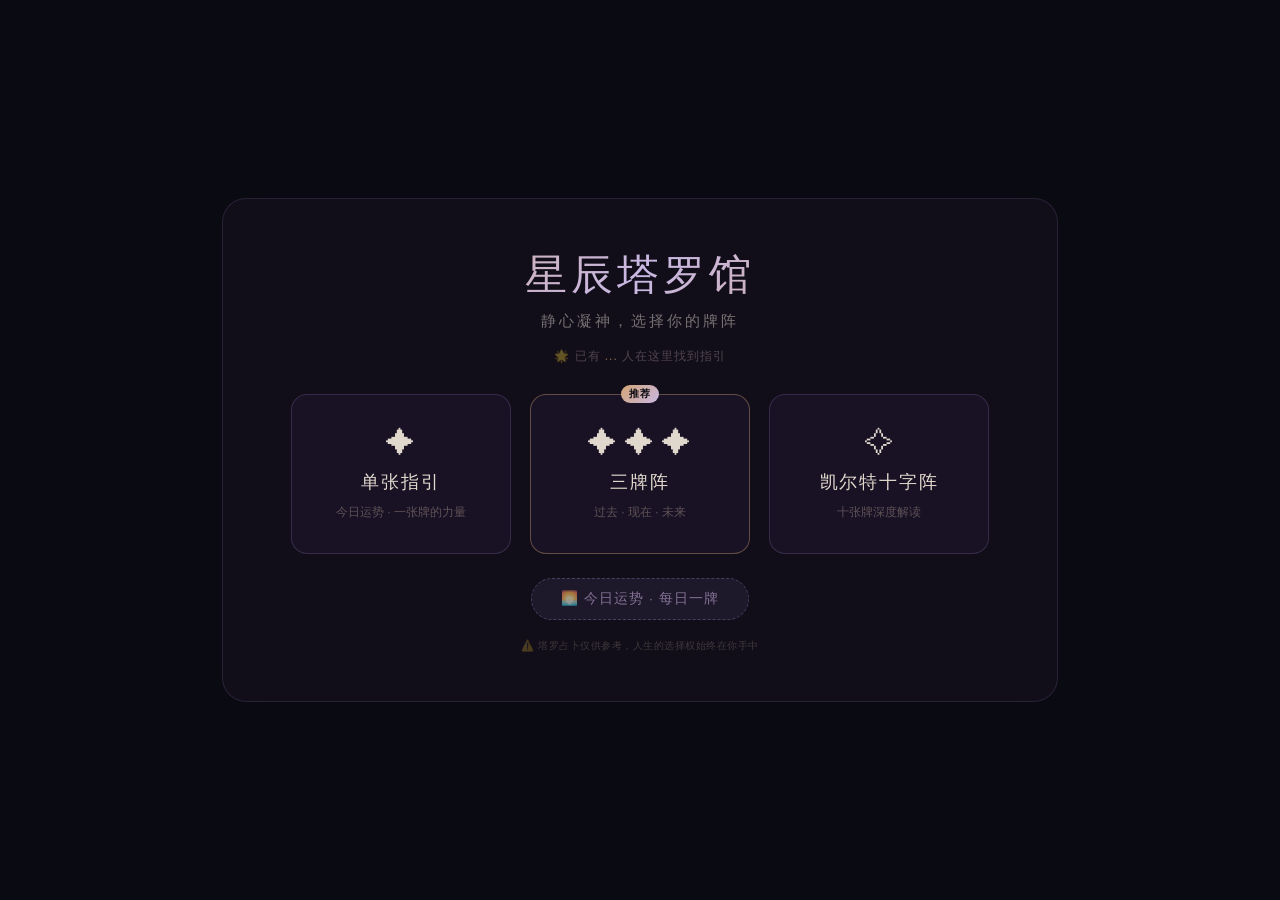
==== index.html @ 6abfefd8 "优化：访问计数器 + 卡背星芒图案 + 精炼解读文字" ====
<!DOCTYPE html>
<html lang="zh-CN">
<head>
<meta charset="UTF-8">
<meta name="viewport" content="width=device-width, initial-scale=1.0, user-scalable=no">
<title>🔮 星辰塔罗馆</title>
<link rel="stylesheet" href="style.css">
</head>
<body>

<canvas id="stars"></canvas>

<div class="app">

  <!-- ═══════ 阶段1：选择牌阵 ═══════ -->
  <section id="stage-select" class="stage active">
    <div class="panel">
      <h1 class="title">星辰塔罗馆</h1>
      <p class="subtitle">静心凝神，选择你的牌阵</p>

      <div class="visitor-badge" id="visitor-badge">
        🌟 已有 <span id="visit-count">...</span> 人在这里找到指引
      </div>

      <div class="spread-options">
        <button class="spread-btn" data-spread="single">
          <span class="spread-icon">✦</span>
          <span class="spread-name">单张指引</span>
          <span class="spread-desc">今日运势 · 一张牌的力量</span>
        </button>
        <button class="spread-btn featured-spread" data-spread="three">
          <span class="spread-tag">推荐</span>
          <span class="spread-icon">✦ ✦ ✦</span>
          <span class="spread-name">三牌阵</span>
          <span class="spread-desc">过去 · 现在 · 未来</span>
        </button>
        <button class="spread-btn" data-spread="celticCross">
          <span class="spread-icon">✧</span>
          <span class="spread-name">凯尔特十字阵</span>
          <span class="spread-desc">十张牌深度解读</span>
        </button>
      </div>

      <button class="btn-daily" id="btn-daily">🌅 今日运势 · 每日一牌</button>

      <p class="disclaimer">⚠️ 塔罗占卜仅供参考，人生的选择权始终在你手中</p>
    </div>
  </section>

  <!-- ═══════ 阶段2：选牌 ═══════ -->
  <section id="stage-draw" class="stage">
    <div class="draw-panel">
      <div class="draw-header">
        <button class="btn-back" id="btn-back" title="返回">← 返回</button>
        <h2 class="stage-title" id="draw-title"></h2>
        <p class="stage-hint">跟随直觉，选择 <strong id="draw-need"></strong> 张牌 · 或摇一摇盲抽</p>
        <div class="quick-input">
          <input type="text" id="input-numbers" placeholder="输入编号选牌">
          <button class="btn-pick" id="btn-pick">快速选牌</button>
          <button class="btn-pick btn-shake" id="btn-shake">🎲 随机盲抽</button>
        </div>
        <div class="draw-counter">
          已选：<span id="draw-picked">0</span> / <span id="draw-total">0</span>
        </div>
        <button class="btn-reveal" id="btn-reveal" disabled>翻牌揭晓</button>
      </div>
      <div class="deck-grid" id="deck-grid"></div>
    </div>
  </section>

  <!-- ═══════ 阶段3：解读结果 ═══════ -->
  <section id="stage-result" class="stage">
    <div class="panel result-panel" id="result-panel">
      <h2 class="stage-title">📜 解读结果</h2>
      <div id="result-content"></div>

      <!-- 分享按钮 -->
      <div class="share-area">
        <button class="btn-share" id="btn-share">📤 生成分享卡片</button>
      </div>

      <button class="btn-restart" id="btn-restart">重新占卜</button>
    </div>
  </section>

  <!-- ═══════ 分享卡片弹窗 ═══════ -->
  <div class="modal-overlay" id="modal-share">
    <div class="modal-box">
      <h3>📤 你的运势卡片</h3>
      <div class="share-card" id="share-card">
        <div class="sc-header">🔮 星辰塔罗馆</div>
        <div class="sc-result" id="sc-result"></div>
        <div class="sc-qr">
          <img id="sc-qr-img" src="" alt="扫码访问">
          <div class="sc-url" id="sc-url">扫码体验你的今日运势</div>
        </div>
        <div class="sc-footer">长按保存卡片 · 分享给朋友</div>
      </div>
      <div class="modal-actions">
        <button class="btn-download-card" id="btn-download-card">📥 保存图片</button>
        <button class="btn-close-modal" id="btn-close-modal">关闭</button>
      </div>
    </div>
  </div>

</div>

<script src="tarot-data.js"></script>
<script src="https://cdn.jsdelivr.net/npm/html2canvas@1.4.1/dist/html2canvas.min.js"></script>
<script src="app.js"></script>
</body>
</html>
---- style.css ----
/* ===== 基础重置 ===== */
*, *::before, *::after { margin: 0; padding: 0; box-sizing: border-box; }

body {
  font-family: 'PingFang SC', 'Microsoft YaHei', 'Noto Sans SC', sans-serif;
  background: #0a0a12;
  color: #e0d8cc;
  min-height: 100vh;
  display: flex;
  align-items: center;
  justify-content: center;
  overflow-x: hidden;
}

/* ===== 星空画布 ===== */
#stars {
  position: fixed; inset: 0; z-index: 0;
  pointer-events: none;
}

/* ===== 主容器 ===== */
.app {
  position: relative; z-index: 1;
  width: 100%; max-width: 900px;
  padding: 2rem;
}

/* ===== 阶段切换 ===== */
.stage { display: none; }
.stage.active { display: block; }

/* ===== 毛玻璃面板 ===== */
.panel {
  background: rgba(20, 16, 30, 0.75);
  backdrop-filter: blur(20px);
  border: 1px solid rgba(180, 150, 220, 0.15);
  border-radius: 24px;
  padding: 3rem 2rem;
  text-align: center;
  animation: fadeUp 0.6s ease;
}

@keyframes fadeUp {
  from { opacity: 0; transform: translateY(30px); }
  to   { opacity: 1; transform: translateY(0); }
}

/* ===== 标题 ===== */
.title {
  font-size: 2.6rem;
  font-weight: 300;
  letter-spacing: 0.1em;
  background: linear-gradient(135deg, #d4a574, #c9b8e4, #d4a574);
  -webkit-background-clip: text;
  -webkit-text-fill-color: transparent;
  margin-bottom: 0.5rem;
}
.subtitle {
  color: rgba(220, 210, 200, 0.5);
  font-size: 0.95rem;
  letter-spacing: 0.2em;
  margin-bottom: 1rem;
}
.visitor-badge {
  font-size: 0.75rem; color: rgba(200,170,180,0.35);
  letter-spacing: 0.08em; margin-bottom: 1.8rem;
}
.visitor-badge span { color: rgba(212,165,116,0.6); font-weight: 500; }
.btn-demo {
  display: block; margin: 0 auto 2rem;
  padding: 0.5rem 1.6rem;
  background: rgba(180,150,220,0.08);
  border: 1px dashed rgba(180,150,220,0.3);
  border-radius: 50px;
  color: rgba(200,180,220,0.55);
  font-size: 0.82rem; font-family: inherit;
  cursor: pointer; letter-spacing: 0.1em;
  transition: all 0.3s;
}
.btn-demo:hover {
  border-color: rgba(180,150,220,0.6);
  color: #c9b8e4;
  background: rgba(180,150,220,0.15);
  box-shadow: 0 0 20px rgba(180,150,220,0.1);
}
.btn-demo.running {
  border-style: solid;
  border-color: rgba(212,165,116,0.5);
  color: #d4a574;
  pointer-events: none;
}

.stage-title {
  font-size: 1.6rem;
  font-weight: 300;
  letter-spacing: 0.08em;
  color: #d4a574;
  margin-bottom: 0.5rem;
}
.stage-hint {
  color: rgba(220, 200, 180, 0.45);
  font-size: 0.85rem;
  margin-bottom: 2rem;
  letter-spacing: 0.1em;
}

/* ===== 牌阵选择按钮 ===== */
.spread-options {
  display: flex; gap: 1.2rem;
  justify-content: center; flex-wrap: wrap;
}
.spread-btn {
  width: 220px;
  padding: 2rem 1.2rem;
  background: rgba(30, 22, 45, 0.6);
  border: 1px solid rgba(180, 150, 220, 0.2);
  border-radius: 16px;
  cursor: pointer;
  color: #e0d8cc;
  transition: all 0.35s ease;
  display: flex; flex-direction: column; align-items: center; gap: 0.6rem;
}
.spread-btn:hover {
  border-color: rgba(212, 165, 116, 0.5);
  background: rgba(40, 28, 55, 0.7);
  box-shadow: 0 0 40px rgba(180, 140, 200, 0.1);
  transform: translateY(-4px);
}
.spread-icon  { font-size: 1.8rem; }
.spread-name { font-size: 1.15rem; font-weight: 400; letter-spacing: 0.1em; }
.spread-desc { font-size: 0.75rem; color: rgba(200, 180, 160, 0.4); }

/* ===== 抽牌阶段面板 ===== */
.draw-panel {
  background: rgba(20, 16, 30, 0.75);
  backdrop-filter: blur(20px);
  border: 1px solid rgba(180, 150, 220, 0.15);
  border-radius: 24px;
  padding: 2rem;
  text-align: center;
  animation: fadeUp 0.6s ease;
  max-height: 85vh;
  overflow-y: auto;
}
.draw-header { margin-bottom: 1.5rem; position: sticky; top: 0; z-index: 2; }
.btn-back {
  position: absolute; left: 0; top: 0;
  padding: 0.4rem 0.8rem;
  background: none;
  border: 1px solid rgba(180,150,220,0.2);
  border-radius: 8px;
  color: rgba(200,180,160,0.5);
  font-size: 0.8rem; font-family: inherit;
  cursor: pointer;
  letter-spacing: 0.06em;
  transition: all 0.3s;
}
.btn-back:hover {
  color: #d4a574;
  border-color: rgba(212,165,116,0.4);
  background: rgba(212,165,116,0.08);
}
.draw-header .stage-title { margin-bottom: 0.3rem; }
.draw-header .stage-hint { margin-bottom: 1rem; }
.draw-header .stage-hint strong { color: #d4a574; }

/* ===== 快速输入区 ===== */
.quick-input {
  display: flex; gap: 0.6rem;
  justify-content: center; align-items: center;
  margin-bottom: 0.8rem;
}
.quick-input input {
  width: 280px;
  padding: 0.6rem 1rem;
  background: rgba(20, 14, 35, 0.7);
  border: 1px solid rgba(180, 150, 220, 0.25);
  border-radius: 10px;
  color: #e0d8cc;
  font-size: 0.85rem;
  font-family: inherit;
  letter-spacing: 0.05em;
  transition: border-color 0.3s;
  outline: none;
}
.quick-input input::placeholder {
  color: rgba(180, 160, 200, 0.35);
  font-size: 0.78rem;
}
.quick-input input:focus {
  border-color: rgba(212, 165, 116, 0.5);
  box-shadow: 0 0 15px rgba(212,165,116,0.1);
}
.btn-pick {
  padding: 0.6rem 1.2rem;
  background: rgba(212,165,116,0.12);
  border: 1px solid rgba(212,165,116,0.3);
  border-radius: 10px;
  color: #d4a574;
  font-size: 0.85rem;
  font-family: inherit;
  cursor: pointer;
  letter-spacing: 0.06em;
  transition: all 0.3s;
  white-space: nowrap;
}
.btn-pick:hover {
  background: rgba(212,165,116,0.22);
  box-shadow: 0 0 15px rgba(212,165,116,0.15);
}
.draw-counter {
  font-size: 1rem; color: #d4a574; margin-bottom: 0.8rem;
}
.draw-counter span { font-size: 1.4rem; font-weight: 500; }

.btn-reveal {
  padding: 0.7rem 2.2rem;
  background: linear-gradient(135deg, rgba(212,165,116,0.25), rgba(180,140,220,0.2));
  border: 1px solid rgba(212,165,116,0.4);
  border-radius: 50px;
  color: #d4a574;
  font-size: 0.95rem; letter-spacing: 0.1em;
  cursor: pointer; font-family: inherit;
  transition: all 0.3s ease;
}
.btn-reveal:hover:not(:disabled) {
  background: linear-gradient(135deg, rgba(212,165,116,0.4), rgba(180,140,220,0.3));
  box-shadow: 0 0 30px rgba(212,165,116,0.25);
}
.btn-reveal:disabled {
  opacity: 0.3; cursor: not-allowed;
}

/* ===== 78张牌库网格 ===== */
.deck-grid {
  display: grid;
  grid-template-columns: repeat(auto-fill, minmax(70px, 1fr));
  gap: 6px;
  justify-items: center;
  padding: 0.5rem;
}

/* ===== 牌库中的单张牌 ===== */
.deck-card {
  width: 68px; height: 100px;
  perspective: 500px;
  cursor: pointer;
  position: relative;
  transition: transform 0.25s ease, filter 0.25s ease;
}
.deck-card:hover:not(.picked) {
  transform: translateY(-4px);
}
.deck-card-inner {
  width: 100%; height: 100%;
  position: relative;
  transform-style: preserve-3d;
  transition: transform 0.6s cubic-bezier(0.4, 0, 0.2, 1);
}
.deck-card.flipped .deck-card-inner { transform: rotateY(180deg); }
.deck-card.reversed .deck-card-inner { transform: rotateY(180deg) rotateZ(180deg); }

.deck-card-face {
  position: absolute; inset: 0;
  border-radius: 8px;
  backface-visibility: hidden;
  display: flex; align-items: center; justify-content: center;
}

/* 牌库卡背 */
.deck-card-back {
  background: linear-gradient(135deg, #130830 0%, #1e1050 30%, #281860 60%, #130830 100%);
  border: 1px solid rgba(180, 150, 220, 0.35);
  box-shadow: 0 2px 10px rgba(0,0,0,0.3);
  font-size: 1.3rem;
  opacity: 0.85;
  transition: all 0.25s ease;
  flex-direction: column;
  gap: 2px;
  position: relative;
  overflow: hidden;
}
/* 星芒背景 */
.deck-card-back::before {
  content: '';
  position: absolute; inset: 8px;
  border: 1px solid rgba(212,165,116,0.18);
  border-radius: 4px;
}
.deck-card-back::after {
  content: '✦';
  position: absolute;
  top: 50%; left: 50%;
  transform: translate(-50%, -50%);
  font-size: 1.6rem;
  color: rgba(212,165,116,0.15);
  text-shadow: 0 0 8px rgba(212,165,116,0.1);
}
.deck-card-back .card-num {
  position: relative; z-index: 2;
  font-size: 0.5rem;
  color: rgba(200, 180, 220, 0.4);
  font-weight: 400;
  letter-spacing: 0.05em;
}
/* 选中态下的背面 */
.deck-card.selected .deck-card-back::after {
  color: rgba(212,165,116,0.3);
  text-shadow: 0 0 12px rgba(212,165,116,0.2);
}
.deck-card:hover:not(.picked) .deck-card-back {
  border-color: rgba(212, 165, 116, 0.5);
  opacity: 0.9;
  box-shadow: 0 2px 15px rgba(180,140,220,0.2);
}

/* 选中状态 */
.deck-card.selected .deck-card-back {
  border: 2px solid #d4a574 !important;
  box-shadow: 0 0 18px rgba(212,165,116,0.4), 0 0 40px rgba(212,165,116,0.15);
  opacity: 1;
  background: linear-gradient(135deg, #2a1850, #3d2070);
}
.deck-card.selected::after {
  content: attr(data-order);
  position: absolute; top: -8px; right: -8px;
  width: 20px; height: 20px;
  background: #d4a574;
  color: #0a0a12;
  border-radius: 50%;
  font-size: 0.65rem;
  font-weight: 700;
  display: flex; align-items: center; justify-content: center;
  z-index: 3;
}

/* 已选不可重复点击 */
.deck-card.picked:not(.selected) {
  opacity: 0.25;
  pointer-events: none;
  filter: grayscale(0.5);
}

/* 牌库卡面 */
.deck-card-front {
  background: linear-gradient(160deg, #1e1632, #261d3d);
  border: 1px solid rgba(212, 165, 116, 0.3);
  transform: rotateY(180deg);
  box-shadow: 0 2px 10px rgba(0,0,0,0.3);
  flex-direction: column;
  padding: 0.3rem;
  text-align: center;
  overflow: hidden;
}
.deck-card-name {
  font-size: 0.65rem;
  font-weight: 400;
  color: #d4a574;
  letter-spacing: 0.03em;
  line-height: 1.2;
}
.deck-card-badge {
  font-size: 0.45rem;
  padding: 0.1em 0.4em;
  border-radius: 50px;
  margin-top: 0.2rem;
}
.deck-reversed-badge {
  font-size: 0.45rem;
  color: #e05555;
  margin-top: 0.2rem;
}

/* 类型标签复用 .tag-major .tag-wands .tag-cups .tag-swords .tag-pentacles */

/* ===== 闪金光效 ===== */

/* ===== 闪金光效 ===== */
.spark-overlay {
  position: fixed; inset: 0; z-index: 99; pointer-events: none;
  background: radial-gradient(circle, rgba(255,215,0,0.08) 0%, transparent 60%);
  animation: spark 0.6s ease-out forwards;
}
@keyframes spark {
  from { opacity: 1; }
  to   { opacity: 0; }
}

/* ===== 结果面板 ===== */
.result-panel { text-align: left; max-height: 75vh; overflow-y: auto; }

.card-result {
  display: flex; gap: 1.2rem;
  padding: 1.2rem;
  margin-bottom: 1rem;
  background: rgba(30, 22, 48, 0.5);
  border: 1px solid rgba(180, 150, 220, 0.12);
  border-radius: 14px;
  align-items: flex-start;
}

.card-result-mini {
  width: 70px; height: 105px;
  flex-shrink: 0;
  border-radius: 8px;
  display: flex; align-items: center; justify-content: center;
  font-size: 1.6rem;
  background: linear-gradient(135deg, #1a1040, #2d1754);
  border: 1px solid rgba(180,150,220,0.25);
  color: #d4a574;
}
.card-result-mini.reversed-card { transform: rotate(180deg); }

.card-result-info { flex: 1; }
.card-result-name {
  font-size: 1.1rem; font-weight: 500; color: #d4a574;
  margin-bottom: 0.15rem;
}
.card-result-position {
  font-size: 0.7rem; color: rgba(200,180,160,0.5);
  letter-spacing: 0.15em; margin-bottom: 0.5rem;
}
.card-result-meaning {
  font-size: 0.88rem; color: #c8bfb0; line-height: 1.7;
}
.card-result-meaning strong {
  color: #d4a574; font-weight: 400;
}

/* 综合解读 */
.overall-reading {
  margin-top: 2rem;
  padding: 1.5rem;
  background: linear-gradient(135deg, rgba(212,165,116,0.08), rgba(180,150,220,0.08));
  border: 1px solid rgba(212,165,116,0.2);
  border-radius: 16px;
}
.overall-reading h3 {
  font-size: 1.1rem; color: #d4a574; font-weight: 400;
  margin-bottom: 1rem; letter-spacing: 0.1em; text-align: center;
}
.overall-reading h4 {
  font-size: 0.95rem; color: #c9b8e4; font-weight: 400;
  margin: 1.5rem 0 0.8rem;
  padding-bottom: 0.4rem;
  border-bottom: 1px solid rgba(180,150,220,0.12);
  letter-spacing: 0.08em;
}
.overall-reading p {
  font-size: 0.9rem; color: #c8bfb0; line-height: 1.9;
  margin-bottom: 0.6rem;
}
.overall-reading ul {
  list-style: none;
  padding: 0;
  margin: 0.5rem 0;
}
.overall-reading li {
  font-size: 0.88rem; color: #c8bfb0; line-height: 1.8;
  padding: 0.4rem 0 0.4rem 1.2rem;
  position: relative;
}
.overall-reading li::before {
  content: '◇';
  position: absolute; left: 0;
  color: rgba(212,165,116,0.5);
  font-size: 0.55rem;
  top: 0.55rem;
}
.overall-reading strong {
  color: #d4a574;
  font-weight: 400;
}

/* ===== 重新占卜按钮 ===== */
.btn-restart {
  display: block; margin: 2rem auto 0;
  padding: 0.8rem 2.5rem;
  background: rgba(212,165,116,0.1);
  border: 1px solid rgba(212,165,116,0.3);
  border-radius: 50px;
  color: #d4a574;
  font-size: 0.9rem; letter-spacing: 0.1em;
  cursor: pointer;
  font-family: inherit;
  transition: all 0.3s ease;
}
.btn-restart:hover {
  background: rgba(212,165,116,0.2);
  box-shadow: 0 0 25px rgba(212,165,116,0.15);
}

/* ===== 滚动条 ===== */
.result-panel::-webkit-scrollbar { width: 4px; }
.result-panel::-webkit-scrollbar-thumb { background: rgba(180,150,220,0.2); border-radius: 2px; }

/* ===== 牌阵按钮价格 ===== */
.spread-price {
  font-size: 0.9rem; color: #d4a574; font-weight: 400;
}
.spread-price s { color: rgba(200,180,160,0.35); font-size: 0.75rem; }
.featured-spread {
  border-color: rgba(212,165,116,0.4) !important;
  position: relative;
}
.spread-tag {
  position: absolute; top: -10px;
  background: linear-gradient(135deg, #d4a574, #c9b8e4);
  color: #0a0a12; font-size: 0.65rem; font-weight: 700;
  padding: 0.2em 0.8em; border-radius: 50px;
  letter-spacing: 0.1em;
}

/* ===== 每日运势按钮 ===== */
.btn-daily {
  display: block; margin: 1.5rem auto 0;
  padding: 0.7rem 1.8rem;
  background: rgba(180,150,220,0.08);
  border: 1px dashed rgba(180,150,220,0.3);
  border-radius: 50px;
  color: rgba(200,170,220,0.6);
  font-size: 0.85rem; font-family: inherit;
  cursor: pointer; letter-spacing: 0.08em;
  transition: all 0.3s;
}
.btn-daily:hover {
  border-color: rgba(200,170,220,0.6);
  color: #c9b8e4;
  background: rgba(180,150,220,0.15);
}

/* ===== 免责声明 ===== */
.disclaimer {
  margin-top: 1.2rem;
  font-size: 0.65rem; color: rgba(200,180,160,0.25);
  letter-spacing: 0.05em;
}

/* ===== 盲抽按钮 ===== */
.btn-shake { border-color: rgba(180,200,255,0.3); color: #99bbee; }

/* ===== 分享区 ===== */
.share-area { text-align: center; margin: 2rem 0 1rem; }
.btn-share {
  padding: 0.7rem 2rem;
  background: linear-gradient(135deg, rgba(100,200,150,0.15), rgba(80,180,200,0.15));
  border: 1px solid rgba(100,200,150,0.35);
  border-radius: 50px;
  color: #88ccaa; font-size: 0.9rem;
  font-family: inherit; cursor: pointer;
  letter-spacing: 0.08em; transition: all 0.3s;
}
.btn-share:hover {
  background: linear-gradient(135deg, rgba(100,200,150,0.25), rgba(80,180,200,0.25));
  box-shadow: 0 0 20px rgba(100,200,150,0.15);
}

/* ===== 迷你价目表 ===== */
.price-mini {
  margin: 1.5rem 0;
  padding: 1.2rem;
  background: rgba(30,22,48,0.4);
  border: 1px solid rgba(212,165,116,0.15);
  border-radius: 16px;
  text-align: center;
}
.price-mini h3 {
  font-size: 0.9rem; color: #d4a574; font-weight: 400;
  letter-spacing: 0.08em; margin-bottom: 0.8rem;
}
.price-mini-grid {
  display: flex; gap: 0.6rem; justify-content: center;
  flex-wrap: wrap;
}
.price-mini-item {
  padding: 0.5rem 1rem;
  background: rgba(20,14,35,0.5);
  border: 1px solid rgba(180,150,220,0.1);
  border-radius: 10px;
  text-align: center; min-width: 90px;
}
.pmi-hot { border-color: rgba(212,165,116,0.3); }
.pmi-name { font-size: 0.75rem; color: #c8bfb0; letter-spacing: 0.05em; }
.pmi-price { font-size: 0.95rem; color: #d4a574; }
.pmi-price small { font-size: 0.6rem; color: rgba(200,180,160,0.35); }
.pmi-price s { opacity: 0.4; }
.price-mini-action {
  margin-top: 0.8rem;
  font-size: 0.75rem; color: rgba(200,180,160,0.45);
  letter-spacing: 0.1em;
}

/* ===== 分享弹窗 ===== */
.modal-overlay {
  display: none;
  position: fixed; inset: 0; z-index: 100;
  background: rgba(5,5,15,0.85);
  align-items: center; justify-content: center;
}
.modal-overlay.active { display: flex; }
.modal-box {
  background: #120e2a;
  border: 1px solid rgba(180,150,220,0.2);
  border-radius: 20px;
  padding: 2rem; max-width: 420px; width: 90%;
  text-align: center;
  animation: fadeUp 0.4s ease;
}
.modal-box h3 {
  font-size: 1rem; color: #d4a574; font-weight: 400;
  letter-spacing: 0.1em; margin-bottom: 1rem;
}
.share-card {
  background: linear-gradient(160deg, #0e0820, #1a1040, #0e0820);
  border: 2px solid rgba(180,150,220,0.2);
  border-radius: 14px; padding: 1.5rem;
  margin-bottom: 1.2rem;
}
.sc-header {
  font-size: 0.9rem; font-weight: 400;
  background: linear-gradient(90deg, #d4a574, #c9b8e4);
  -webkit-background-clip: text;
  -webkit-text-fill-color: transparent;
  letter-spacing: 0.2em; margin-bottom: 1rem;
}
.sc-result {
  font-size: 1.2rem; color: #e0d8cc;
  padding: 0.8rem; background: rgba(255,255,255,0.02);
  border-radius: 10px; line-height: 1.8;
}
.sc-qr {
  display: flex; flex-direction: column; align-items: center;
  margin-top: 1rem; gap: 0.5rem;
}
.sc-qr img {
  width: 100px; height: 100px;
  border-radius: 10px;
  border: 2px solid rgba(255,255,255,0.15);
  background: #fff; padding: 6px;
}
.sc-url {
  font-size: 0.7rem; color: rgba(200,180,160,0.5);
  letter-spacing: 0.05em;
}
.sc-footer {
  font-size: 0.65rem; color: rgba(200,180,160,0.35);
  letter-spacing: 0.1em; margin-top: 1rem;
}
.modal-actions {
  display: flex; gap: 0.8rem; justify-content: center;
}
.btn-download-card, .btn-close-modal {
  padding: 0.5rem 1.5rem;
  border-radius: 50px; font-size: 0.82rem;
  font-family: inherit; cursor: pointer;
  letter-spacing: 0.06em; transition: all 0.3s;
}
.btn-download-card {
  background: rgba(100,200,150,0.15);
  border: 1px solid rgba(100,200,150,0.35);
  color: #88ccaa;
}
.btn-download-card:hover {
  background: rgba(100,200,150,0.25);
}
.btn-close-modal {
  background: none;
  border: 1px solid rgba(180,150,220,0.2);
  color: rgba(200,180,160,0.5);
}
.btn-close-modal:hover { color: #c9b8e4; }

/* ===== 响应式 ===== */
@media (max-width: 600px) {
  .app { padding: 1rem; }
  .panel { padding: 2rem 1rem; }
  .title { font-size: 1.8rem; }
  .spread-btn { width: 100%; }
  .card-result { flex-direction: column; align-items: center; text-align: center; }
  .deck-grid { grid-template-columns: repeat(auto-fill, minmax(52px, 1fr)); gap: 4px; }
  .deck-card { width: 50px; height: 74px; }
  .deck-card-name { font-size: 0.5rem; }
}
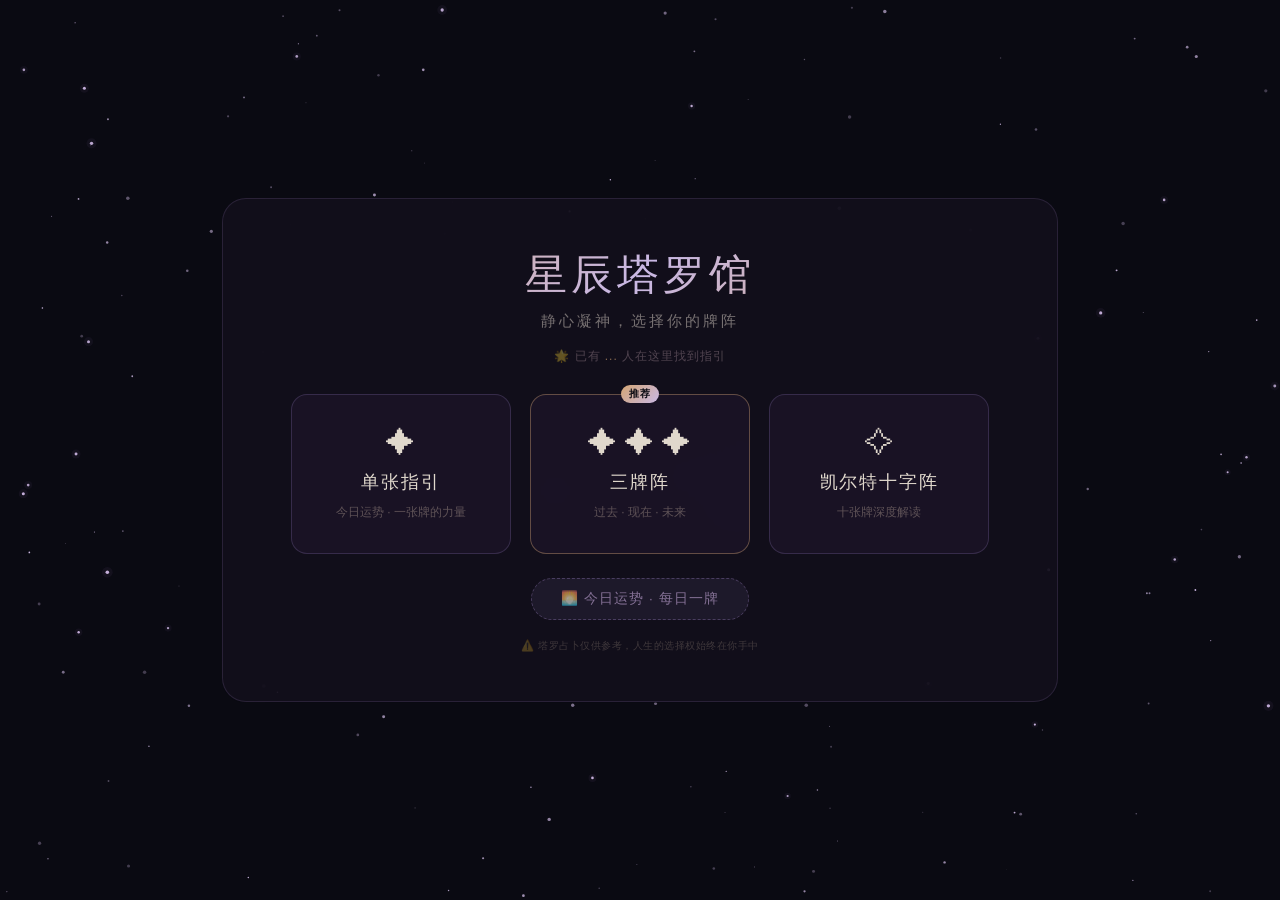
==== commit 36c1d206: "计数器换成不蒜子（国内可用）" ====
--- a/index.html
+++ b/index.html
@@ -4,7 +4,7 @@
 <meta charset="UTF-8">
 <meta name="viewport" content="width=device-width, initial-scale=1.0, user-scalable=no">
 <title>🔮 星辰塔罗馆</title>
-<link rel="stylesheet" href="style.css">
+<link rel="stylesheet" href="style.css?v=2">
 </head>
 <body>
 
@@ -19,7 +19,7 @@
       <p class="subtitle">静心凝神，选择你的牌阵</p>
 
       <div class="visitor-badge" id="visitor-badge">
-        🌟 已有 <span id="visit-count">...</span> 人在这里找到指引
+        🌟 已有 <span id="busuanzi_value_site_pv">...</span> 人在这里找到指引
       </div>
 
       <div class="spread-options">
@@ -105,6 +105,7 @@
 
 </div>
 
+<script async src="//busuanzi.ibruce.info/busuanzi/2.3/busuanzi.pure.mini.js"></script>
 <script src="tarot-data.js"></script>
 <script src="https://cdn.jsdelivr.net/npm/html2canvas@1.4.1/dist/html2canvas.min.js"></script>
 <script src="app.js"></script>
--- a/style.css
+++ b/style.css
@@ -269,49 +269,56 @@
 
 /* 牌库卡背 */
 .deck-card-back {
-  background: linear-gradient(135deg, #130830 0%, #1e1050 30%, #281860 60%, #130830 100%);
-  border: 1px solid rgba(180, 150, 220, 0.35);
-  box-shadow: 0 2px 10px rgba(0,0,0,0.3);
-  font-size: 1.3rem;
-  opacity: 0.85;
+  background: linear-gradient(135deg, #1a1040 0%, #2d1a60 50%, #1a1040 100%);
+  border: 2px solid #c8a060;
+  box-shadow: 0 2px 12px rgba(0,0,0,0.4), inset 0 0 0 3px rgba(200,160,100,0.15);
+  opacity: 0.9;
   transition: all 0.25s ease;
   flex-direction: column;
   gap: 2px;
   position: relative;
   overflow: hidden;
 }
-/* 星芒背景 */
+/* 对角交叉线（星芒效果） */
 .deck-card-back::before {
   content: '';
-  position: absolute; inset: 8px;
-  border: 1px solid rgba(212,165,116,0.18);
-  border-radius: 4px;
-}
+  position: absolute; inset: 0;
+  background:
+    linear-gradient(to top right, transparent calc(50% - 1px), rgba(200,160,100,0.3) 50%, transparent calc(50% + 1px)),
+    linear-gradient(to top left, transparent calc(50% - 1px), rgba(200,160,100,0.3) 50%, transparent calc(50% + 1px)),
+    linear-gradient(0deg, transparent calc(50% - 1px), rgba(200,160,100,0.2) 50%, transparent calc(50% + 1px)),
+    linear-gradient(90deg, transparent calc(50% - 1px), rgba(200,160,100,0.2) 50%, transparent calc(50% + 1px));
+  z-index: 0;
+  pointer-events: none;
+}
+/* 中心大星号 */
 .deck-card-back::after {
   content: '✦';
-  position: absolute;
-  top: 50%; left: 50%;
-  transform: translate(-50%, -50%);
-  font-size: 1.6rem;
-  color: rgba(212,165,116,0.15);
-  text-shadow: 0 0 8px rgba(212,165,116,0.1);
+  position: absolute; top: 50%; left: 50%;
+  transform: translate(-50%, -52%);
+  font-size: 1.8rem;
+  color: rgba(220,180,120,0.35);
+  z-index: 0;
+  pointer-events: none;
 }
 .deck-card-back .card-num {
   position: relative; z-index: 2;
   font-size: 0.5rem;
-  color: rgba(200, 180, 220, 0.4);
+  color: rgba(220, 200, 240, 0.55);
   font-weight: 400;
   letter-spacing: 0.05em;
 }
-/* 选中态下的背面 */
+/* 选中态 */
+.deck-card.selected .deck-card-back {
+  border-color: #f0c060 !important;
+  box-shadow: 0 0 18px rgba(240,192,96,0.5), 0 0 40px rgba(212,165,116,0.2);
+}
 .deck-card.selected .deck-card-back::after {
-  color: rgba(212,165,116,0.3);
-  text-shadow: 0 0 12px rgba(212,165,116,0.2);
+  color: rgba(240,200,140,0.55);
 }
 .deck-card:hover:not(.picked) .deck-card-back {
-  border-color: rgba(212, 165, 116, 0.5);
-  opacity: 0.9;
-  box-shadow: 0 2px 15px rgba(180,140,220,0.2);
+  border-color: #d4a574;
+  box-shadow: 0 2px 18px rgba(180,140,220,0.3);
 }
 
 /* 选中状态 */
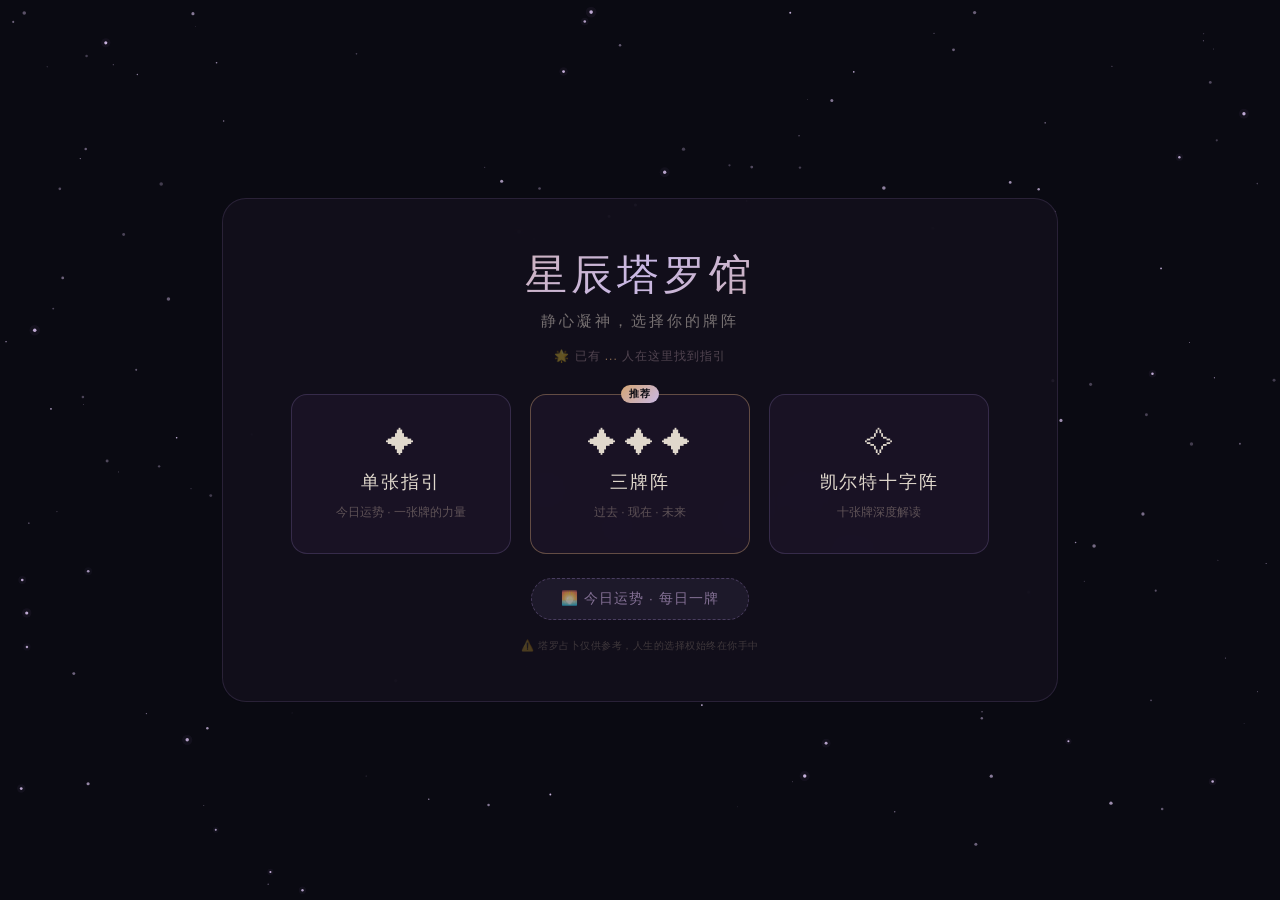
==== commit 2927fdf6: "强制刷新缓存" ====
--- a/index.html
+++ b/index.html
@@ -106,8 +106,8 @@
 </div>
 
 <script async src="//busuanzi.ibruce.info/busuanzi/2.3/busuanzi.pure.mini.js"></script>
-<script src="tarot-data.js"></script>
+<script src="tarot-data.js?v=20260708"></script>
 <script src="https://cdn.jsdelivr.net/npm/html2canvas@1.4.1/dist/html2canvas.min.js"></script>
-<script src="app.js"></script>
+<script src="app.js?v=20260708"></script>
 </body>
 </html>
--- a/style.css
+++ b/style.css
@@ -350,32 +350,79 @@
 
 /* 牌库卡面 */
 .deck-card-front {
-  background: linear-gradient(160deg, #1e1632, #261d3d);
-  border: 1px solid rgba(212, 165, 116, 0.3);
+  background: linear-gradient(180deg, #1a0e38 0%, #231845 50%, #1a0e38 100%);
+  border: 1.5px solid rgba(212, 165, 116, 0.35);
+  border-radius: 8px;
   transform: rotateY(180deg);
-  box-shadow: 0 2px 10px rgba(0,0,0,0.3);
+  box-shadow: 0 2px 10px rgba(0,0,0,0.3), inset 0 0 30px rgba(0,0,0,0.2);
   flex-direction: column;
-  padding: 0.3rem;
+  padding: 0;
   text-align: center;
   overflow: hidden;
 }
-.deck-card-name {
-  font-size: 0.65rem;
-  font-weight: 400;
-  color: #d4a574;
-  letter-spacing: 0.03em;
-  line-height: 1.2;
-}
+/* 顶部装饰条 */
+.deck-card-front::before {
+  content: '';
+  position: absolute; top: 0; left: 50%;
+  transform: translateX(-50%);
+  width: 70%; height: 2px;
+  background: linear-gradient(90deg, transparent, rgba(212,165,116,0.5), transparent);
+  border-radius: 0 0 2px 2px;
+  z-index: 2;
+}
+/* 底部装饰条 */
+.deck-card-front::after {
+  content: '';
+  position: absolute; bottom: 0; left: 50%;
+  transform: translateX(-50%);
+  width: 50%; height: 1px;
+  background: linear-gradient(90deg, transparent, rgba(180,150,220,0.3), transparent);
+  z-index: 2;
+}
+/* 大符号图标 */
+.deck-card-icon {
+  font-size: 1.6rem;
+  padding-top: 0.3rem;
+  filter: drop-shadow(0 0 4px rgba(200,160,100,0.3));
+  position: relative; z-index: 1;
+}
+/* 类型标签 */
 .deck-card-badge {
   font-size: 0.45rem;
-  padding: 0.1em 0.4em;
+  padding: 0.1em 0.5em;
   border-radius: 50px;
-  margin-top: 0.2rem;
-}
+  letter-spacing: 0.06em;
+  position: relative; z-index: 1;
+}
+/* 牌名 */
+.deck-card-name {
+  font-size: 0.6rem;
+  font-weight: 500;
+  color: #e8d0a0;
+  letter-spacing: 0.05em;
+  line-height: 1.2;
+  padding: 0.2rem 0.2rem 0.3rem;
+  position: relative; z-index: 1;
+}
+/* 逆位标识 */
 .deck-reversed-badge {
   font-size: 0.45rem;
-  color: #e05555;
-  margin-top: 0.2rem;
+  color: #fff;
+  background: rgba(220,60,60,0.7);
+  padding: 0.1em 0.5em;
+  border-radius: 50px;
+  margin-top: 0.15rem;
+  display: inline-block;
+  position: relative; z-index: 1;
+}
+/* 大阿尔卡纳正面高亮 */
+.deck-card-front:has(.tag-major) {
+  border-color: rgba(212,165,116,0.5);
+  background: linear-gradient(180deg, #1e1038 0%, #281d50 50%, #1e1038 100%);
+}
+.deck-card-front:has(.tag-major)::before {
+  background: linear-gradient(90deg, transparent, rgba(212,165,116,0.7), transparent);
+  height: 2.5px;
 }
 
 /* 类型标签复用 .tag-major .tag-wands .tag-cups .tag-swords .tag-pentacles */
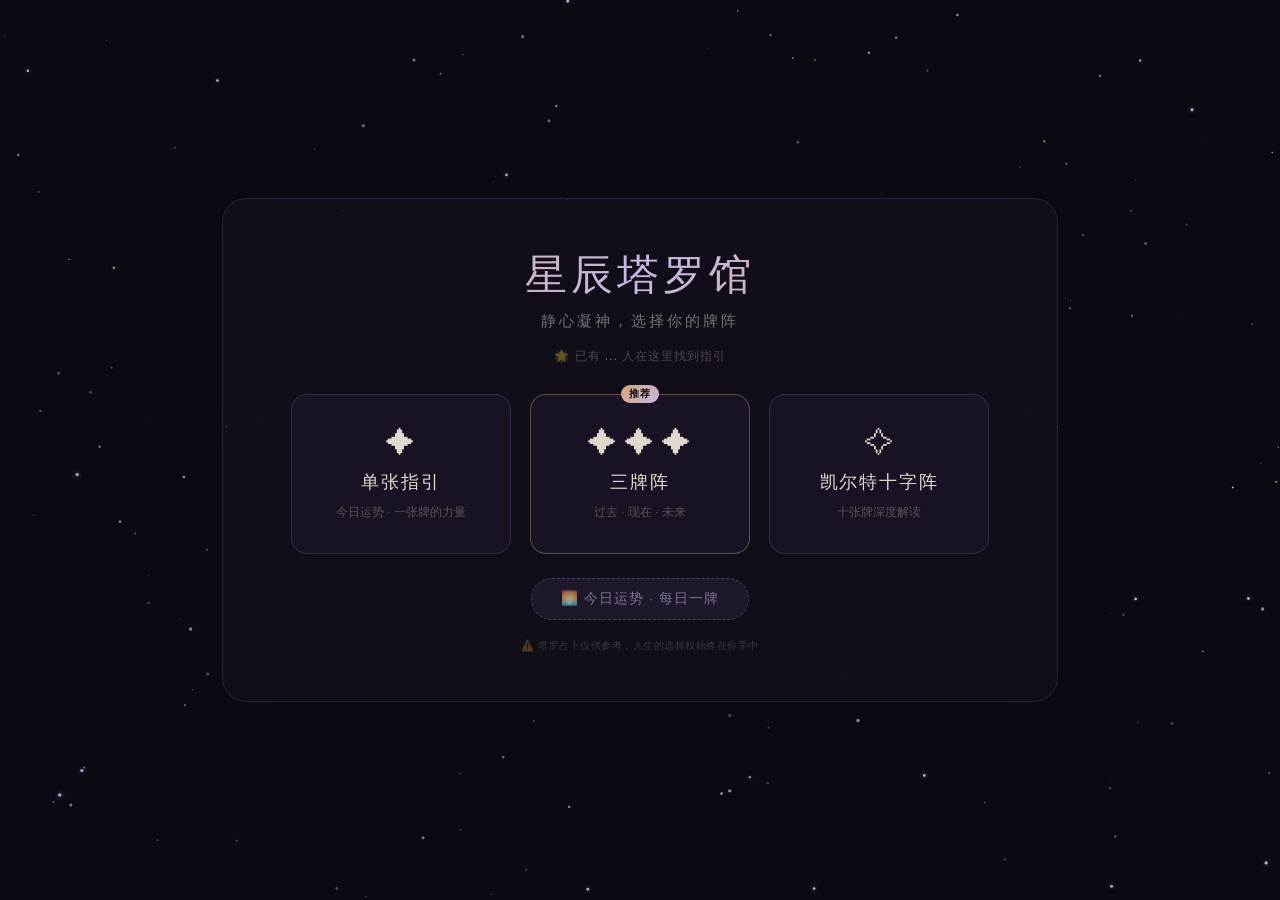
==== commit fd728ec5: "计数器修复：线上不蒜子+本地localStorage fallback" ====
--- a/index.html
+++ b/index.html
@@ -19,7 +19,7 @@
       <p class="subtitle">静心凝神，选择你的牌阵</p>
 
       <div class="visitor-badge" id="visitor-badge">
-        🌟 已有 <span id="busuanzi_value_site_pv">...</span> 人在这里找到指引
+        🌟 已有 <span id="visit-count">...</span><span id="busuanzi_value_site_pv" style="display:none"></span> 人在这里找到指引
       </div>
 
       <div class="spread-options">
--- a/style.css
+++ b/style.css
@@ -379,12 +379,13 @@
   background: linear-gradient(90deg, transparent, rgba(180,150,220,0.3), transparent);
   z-index: 2;
 }
-/* 大符号图标 */
+/* 大符号图标 - 卡面核心视觉 */
 .deck-card-icon {
-  font-size: 1.6rem;
-  padding-top: 0.3rem;
-  filter: drop-shadow(0 0 4px rgba(200,160,100,0.3));
+  font-size: 2rem;
+  padding-top: 0.2rem;
+  filter: drop-shadow(0 0 6px rgba(200,160,100,0.4));
   position: relative; z-index: 1;
+  line-height: 1;
 }
 /* 类型标签 */
 .deck-card-badge {
@@ -454,16 +455,35 @@
 }
 
 .card-result-mini {
-  width: 70px; height: 105px;
+  width: 70px; min-height: 105px;
   flex-shrink: 0;
-  border-radius: 8px;
-  display: flex; align-items: center; justify-content: center;
-  font-size: 1.6rem;
-  background: linear-gradient(135deg, #1a1040, #2d1754);
-  border: 1px solid rgba(180,150,220,0.25);
-  color: #d4a574;
+  border-radius: 10px;
+  display: flex; flex-direction: column; align-items: center; justify-content: center;
+  gap: 0.2rem;
+  background: linear-gradient(180deg, #1a0e38, #231845, #1a0e38);
+  border: 1.5px solid rgba(180,150,220,0.3);
+  position: relative;
+  overflow: hidden;
+}
+/* 顶线 */
+.card-result-mini::before {
+  content: '';
+  position: absolute; top: 0; left: 50%;
+  transform: translateX(-50%);
+  width: 60%; height: 2px;
+  background: linear-gradient(90deg, transparent, rgba(212,165,116,0.5), transparent);
 }
 .card-result-mini.reversed-card { transform: rotate(180deg); }
+.crm-icon {
+  font-size: 1.8rem;
+  filter: drop-shadow(0 0 6px rgba(200,160,100,0.4));
+}
+.crm-tag {
+  font-size: 0.45rem;
+  padding: 0.1em 0.4em;
+  border-radius: 50px;
+  letter-spacing: 0.04em;
+}
 
 .card-result-info { flex: 1; }
 .card-result-name {
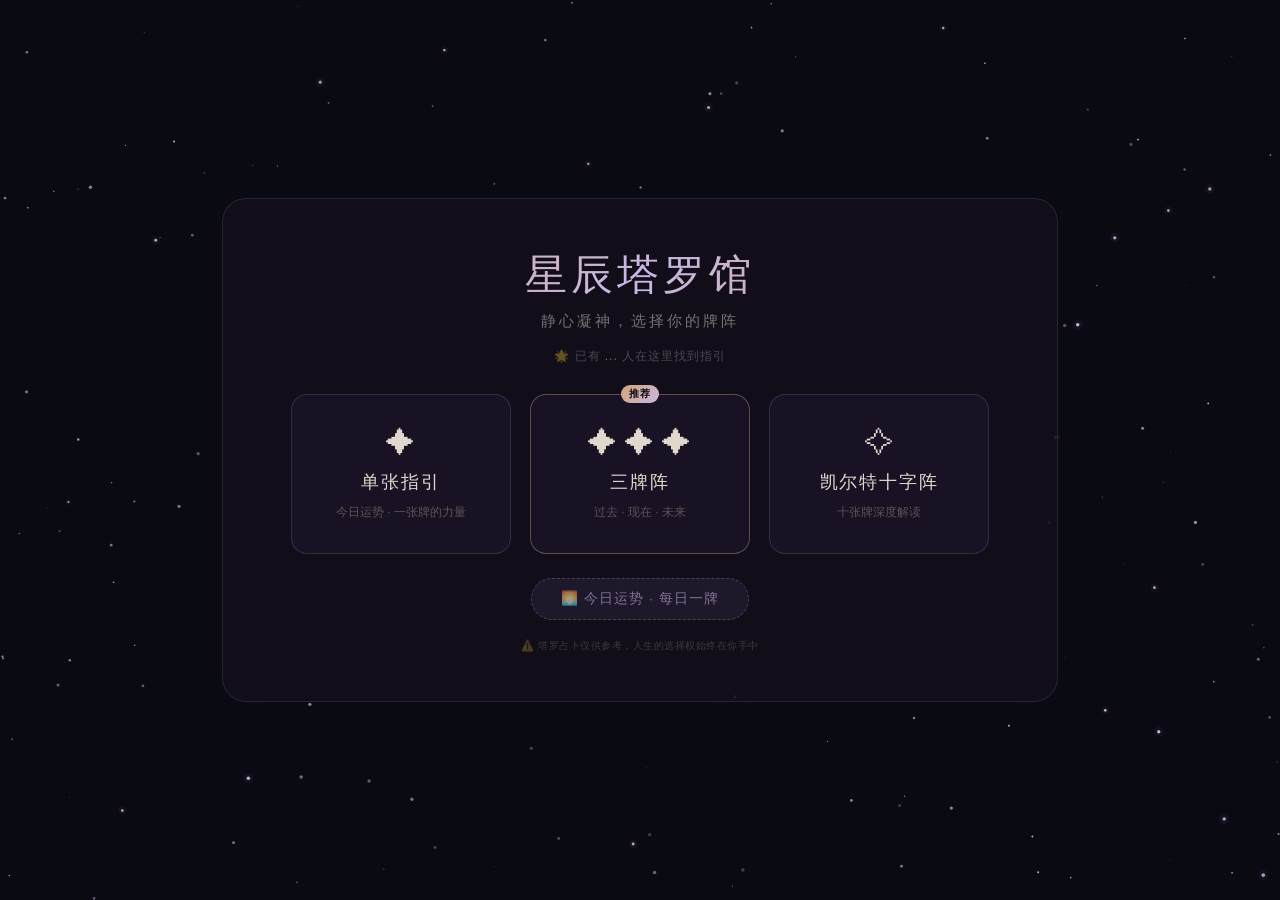
==== commit 81bad72a: "修复不蒜子URL协议" ====
--- a/index.html
+++ b/index.html
@@ -105,7 +105,7 @@
 
 </div>
 
-<script async src="//busuanzi.ibruce.info/busuanzi/2.3/busuanzi.pure.mini.js"></script>
+<script async src="https://busuanzi.ibruce.info/busuanzi/2.3/busuanzi.pure.mini.js"></script>
 <script src="tarot-data.js?v=20260708"></script>
 <script src="https://cdn.jsdelivr.net/npm/html2canvas@1.4.1/dist/html2canvas.min.js"></script>
 <script src="app.js?v=20260708"></script>
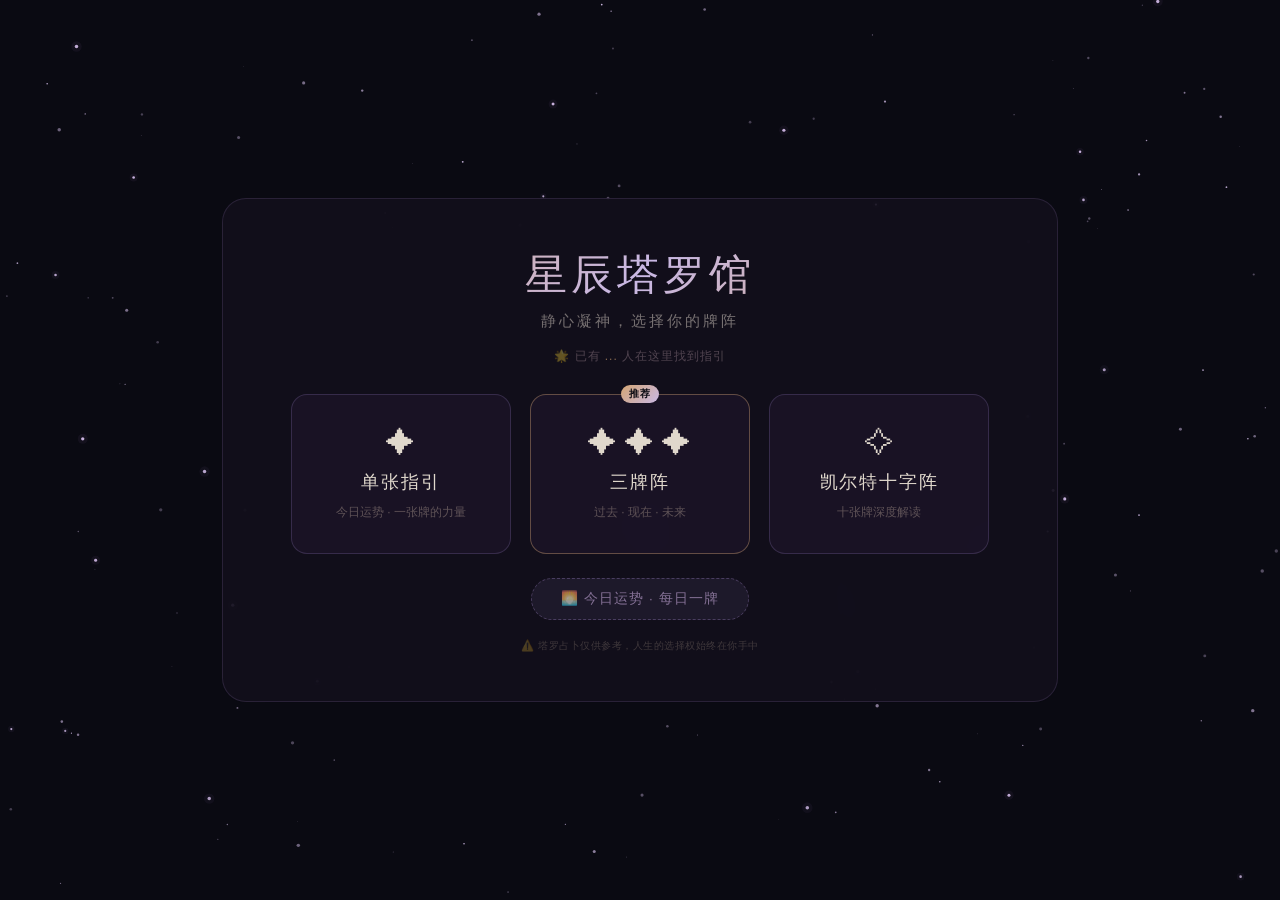
==== commit 102c8748: "计数器简化：直接用不蒜子原生统计" ====
--- a/index.html
+++ b/index.html
@@ -19,7 +19,7 @@
       <p class="subtitle">静心凝神，选择你的牌阵</p>
 
       <div class="visitor-badge" id="visitor-badge">
-        🌟 已有 <span id="visit-count">...</span><span id="busuanzi_value_site_pv" style="display:none"></span> 人在这里找到指引
+        🌟 已有 <span id="busuanzi_value_site_pv">...</span> 人在这里找到指引
       </div>
 
       <div class="spread-options">
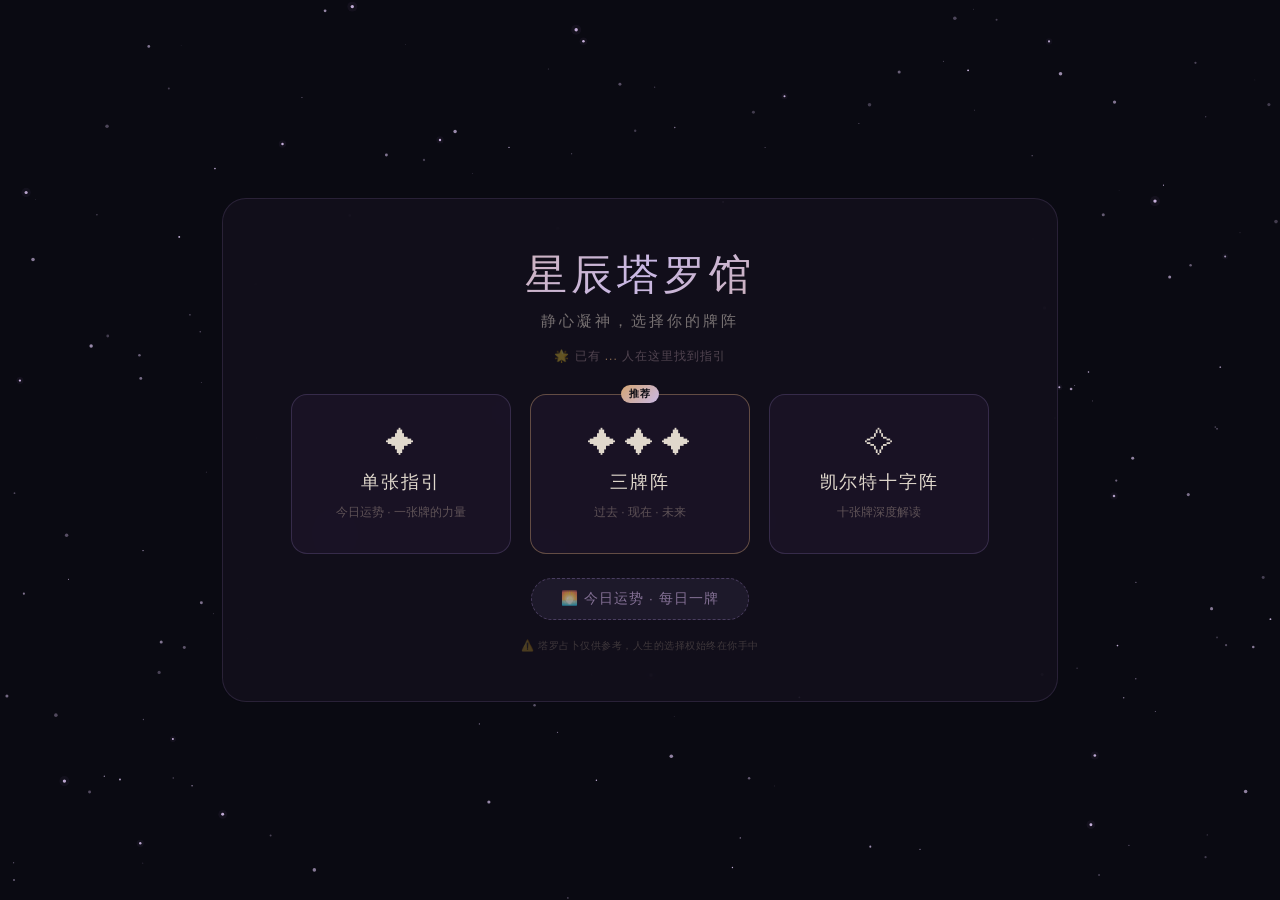
==== commit cfabe6fe: "计数器回归最初版本：纯不蒜子，无任何包装" ====
--- a/index.html
+++ b/index.html
@@ -105,7 +105,7 @@
 
 </div>
 
-<script async src="https://busuanzi.ibruce.info/busuanzi/2.3/busuanzi.pure.mini.js"></script>
+<script async src="//busuanzi.ibruce.info/busuanzi/2.3/busuanzi.pure.mini.js"></script>
 <script src="tarot-data.js?v=20260708"></script>
 <script src="https://cdn.jsdelivr.net/npm/html2canvas@1.4.1/dist/html2canvas.min.js"></script>
 <script src="app.js?v=20260708"></script>
